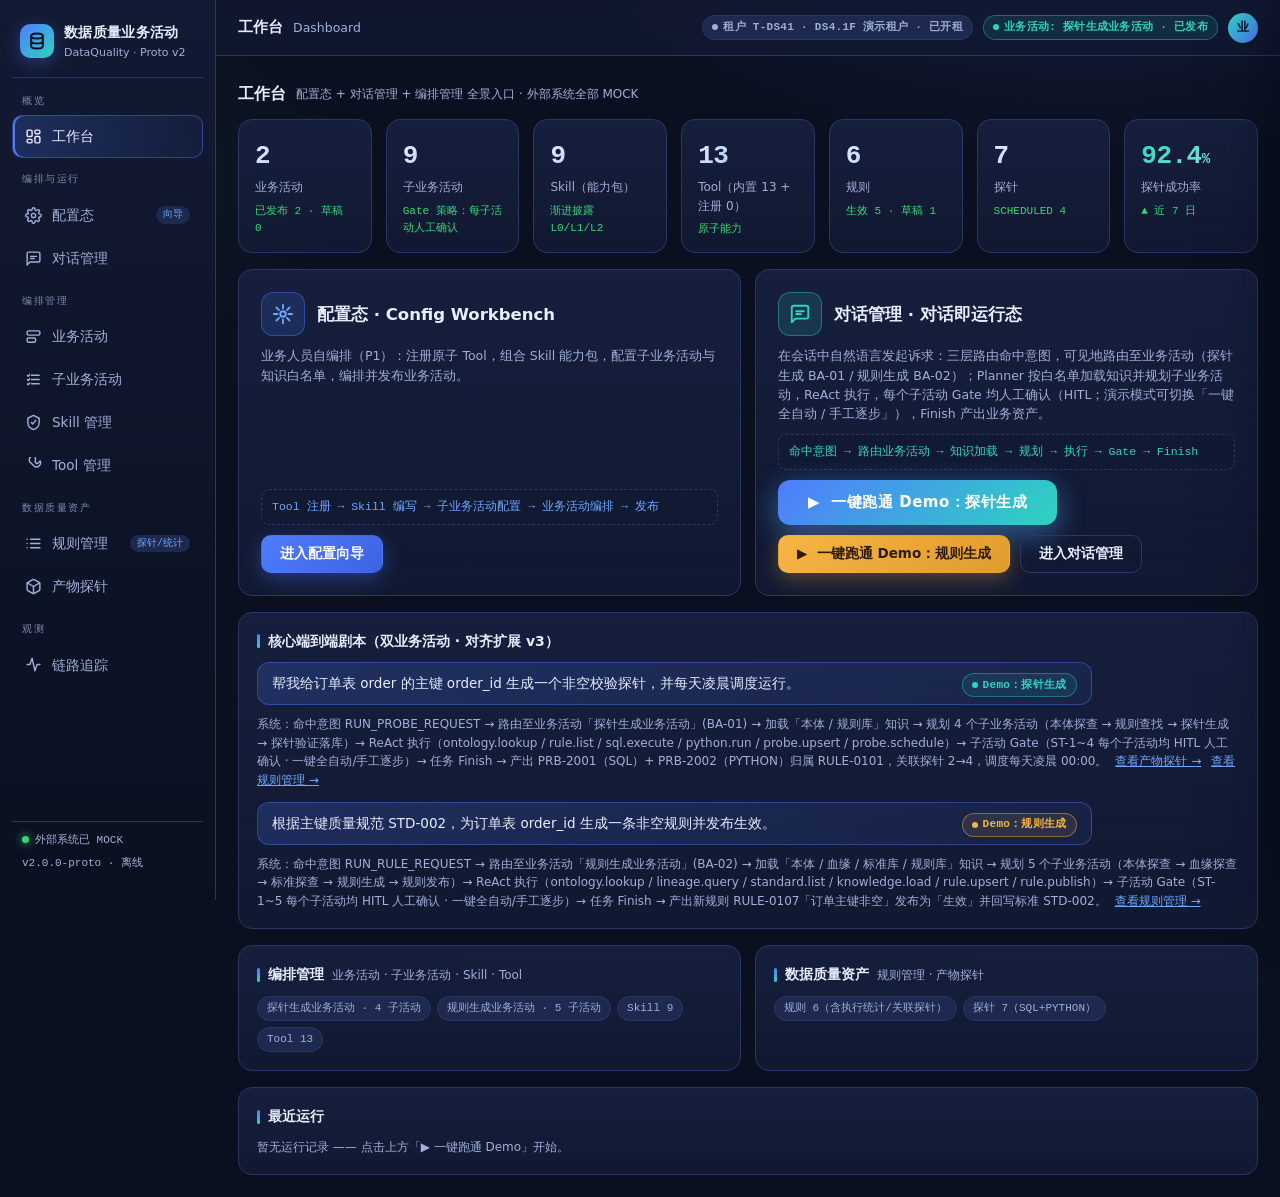
==== index.html @ cf5d3b9d "commit page" ====
<!DOCTYPE html>
<html lang="zh-CN">
<head>
<meta charset="UTF-8">
<meta name="viewport" content="width=device-width, initial-scale=1">
<title>数据质量业务活动 · 交互原型</title>
<meta name="description" content="数据质量业务活动单页交互原型：配置态 + 对话管理（对话即运行态 · 意图路由）+ 编排管理 + 规则/产物探针资产 + 链路追踪，外部系统全部 MOCK，离线可运行。">
<link rel="stylesheet" href="assets/css/style.css">
</head>
<body>
<div id="app">

  <!-- ================= 侧边导航（扩展 v2 §1 分组结构） ================= -->
  <aside class="sidebar">
    <div class="brand">
      <div class="logo">
        <svg viewBox="0 0 24 24" width="20" height="20" fill="none" stroke="#081022" stroke-width="2.4" stroke-linecap="round" stroke-linejoin="round">
          <ellipse cx="12" cy="6" rx="7" ry="3"></ellipse>
          <path d="M5 6v6c0 1.7 3.1 3 7 3s7-1.3 7-3V6"></path>
          <path d="M5 12v6c0 1.7 3.1 3 7 3s7-1.3 7-3v-6"></path>
        </svg>
      </div>
      <div>
        <h1>数据质量业务活动</h1>
        <small>DataQuality · Proto v2</small>
      </div>
    </div>

    <nav id="nav">
      <div class="nav-group">
        <div class="nav-group-title">概览</div>
        <a class="nav-item" href="#/dashboard" data-route="dashboard">
          <svg viewBox="0 0 24 24" fill="none" stroke="currentColor" stroke-width="2" stroke-linecap="round" stroke-linejoin="round"><rect x="3" y="3" width="7" height="9" rx="1.5"/><rect x="14" y="3" width="7" height="5" rx="1.5"/><rect x="14" y="12" width="7" height="9" rx="1.5"/><rect x="3" y="16" width="7" height="5" rx="1.5"/></svg>
          <span class="label">工作台</span>
        </a>
      </div>

      <div class="nav-group">
        <div class="nav-group-title">编排与运行</div>
        <a class="nav-item" href="#/config" data-route="config">
          <svg viewBox="0 0 24 24" fill="none" stroke="currentColor" stroke-width="2" stroke-linecap="round" stroke-linejoin="round"><circle cx="12" cy="12" r="3"/><path d="M19.4 15a1.7 1.7 0 0 0 .33 1.87l.06.06a2 2 0 1 1-2.83 2.83l-.06-.06a1.7 1.7 0 0 0-1.87-.33 1.7 1.7 0 0 0-1 1.55V21a2 2 0 1 1-4 0v-.09a1.7 1.7 0 0 0-1-1.55 1.7 1.7 0 0 0-1.87.33l-.06.06a2 2 0 1 1-2.83-2.83l.06-.06a1.7 1.7 0 0 0 .33-1.87 1.7 1.7 0 0 0-1.55-1H3a2 2 0 1 1 0-4h.09a1.7 1.7 0 0 0 1.55-1 1.7 1.7 0 0 0-.33-1.87l-.06-.06a2 2 0 1 1 2.83-2.83l.06.06a1.7 1.7 0 0 0 1.87.33h.09a1.7 1.7 0 0 0 1-1.55V3a2 2 0 1 1 4 0v.09a1.7 1.7 0 0 0 1 1.55 1.7 1.7 0 0 0 1.87-.33l.06-.06a2 2 0 1 1 2.83 2.83l-.06.06a1.7 1.7 0 0 0-.33 1.87v.09a1.7 1.7 0 0 0 1.55 1H21a2 2 0 1 1 0 4h-.09a1.7 1.7 0 0 0-1.51 1z"/></svg>
          <span class="label">配置态</span><span class="tag">向导</span>
        </a>
        <a class="nav-item" href="#/chat" data-route="chat">
          <svg viewBox="0 0 24 24" fill="none" stroke="currentColor" stroke-width="2" stroke-linecap="round" stroke-linejoin="round"><path d="M21 15a2 2 0 0 1-2 2H7l-4 4V5a2 2 0 0 1 2-2h14a2 2 0 0 1 2 2z"/><path d="M8 9h8M8 12h5"/></svg>
          <span class="label">对话管理</span><span class="tag" id="nav-run-badge" style="display:none"></span>
        </a>
      </div>

      <div class="nav-group">
        <div class="nav-group-title">编排管理</div>
        <a class="nav-item" href="#/activities" data-route="activities">
          <svg viewBox="0 0 24 24" fill="none" stroke="currentColor" stroke-width="2" stroke-linecap="round" stroke-linejoin="round"><path d="M3 9h18M3 15h18M9 3v18M15 3v18" opacity="0"/><rect x="3" y="4" width="18" height="6" rx="2"/><rect x="3" y="14" width="12" height="6" rx="2"/></svg>
          <span class="label">业务活动</span>
        </a>
        <a class="nav-item" href="#/subtasks" data-route="subtasks">
          <svg viewBox="0 0 24 24" fill="none" stroke="currentColor" stroke-width="2" stroke-linecap="round" stroke-linejoin="round"><path d="M9 6h11M9 12h11M9 18h11"/><path d="M3.5 6.5 4.5 7.5 6.5 5"/><path d="M3.5 12.5 4.5 13.5 6.5 11"/><path d="M3.5 18.5 4.5 19.5 6.5 17"/></svg>
          <span class="label">子业务活动</span>
        </a>
        <a class="nav-item" href="#/skills" data-route="skills">
          <svg viewBox="0 0 24 24" fill="none" stroke="currentColor" stroke-width="2" stroke-linecap="round" stroke-linejoin="round"><path d="M12 2 4 6v6c0 5 3.4 8.4 8 10 4.6-1.6 8-5 8-10V6z"/><path d="m9 12 2 2 4-5"/></svg>
          <span class="label">Skill 管理</span>
        </a>
        <a class="nav-item" href="#/tools" data-route="tools">
          <svg viewBox="0 0 24 24" fill="none" stroke="currentColor" stroke-width="2" stroke-linecap="round" stroke-linejoin="round"><path d="M14.7 6.3a1 1 0 0 0 0 1.4l1.6 1.6a1 1 0 0 0 1.4 0l3.77-3.77a6 6 0 0 1-7.94 7.94l-6.91-6.91a6 6 0 0 1 7.94-7.94z"/></svg>
          <span class="label">Tool 管理</span>
        </a>
      </div>

      <div class="nav-group">
        <div class="nav-group-title">数据质量资产</div>
        <a class="nav-item" href="#/rules" data-route="rules">
          <svg viewBox="0 0 24 24" fill="none" stroke="currentColor" stroke-width="2" stroke-linecap="round" stroke-linejoin="round"><path d="M8 6h13M8 12h13M8 18h13"/><path d="M3 6h.01M3 12h.01M3 18h.01"/></svg>
          <span class="label">规则管理</span><span class="tag">探针/统计</span>
        </a>
        <a class="nav-item" href="#/probes" data-route="probes">
          <svg viewBox="0 0 24 24" fill="none" stroke="currentColor" stroke-width="2" stroke-linecap="round" stroke-linejoin="round"><path d="M21 8a2 2 0 0 0-1-1.73l-7-4a2 2 0 0 0-2 0l-7 4A2 2 0 0 0 3 8v8a2 2 0 0 0 1 1.73l7 4a2 2 0 0 0 2 0l7-4A2 2 0 0 0 21 16z"/><path d="M3.3 7 12 12l8.7-5"/><path d="M12 22V12"/></svg>
          <span class="label">产物探针</span>
        </a>
      </div>

      <div class="nav-group">
        <div class="nav-group-title">观测</div>
        <a class="nav-item" href="#/trace" data-route="trace">
          <svg viewBox="0 0 24 24" fill="none" stroke="currentColor" stroke-width="2" stroke-linecap="round" stroke-linejoin="round"><path d="M3 12h4l3-9 4 18 3-9h4"/></svg>
          <span class="label">链路追踪</span>
        </a>
      </div>
    </nav>

    <div class="side-foot">
      <div><span class="dot"></span><span>外部系统已 MOCK</span></div>
      <div style="margin-top:6px"><span>v2.0.0-proto · 离线</span></div>
    </div>
  </aside>

  <!-- ================= 主区域 ================= -->
  <main>
    <header class="topbar">
      <div class="crumb" id="crumb">工作台<em>Dashboard</em></div>
      <div class="right">
        <span class="badge b-dim" id="tenant-badge">租户 T-DS41 · DS4.1F 演示租户</span>
        <span class="badge b-teal" id="agent-badge">业务活动: 探针生成业务活动 · 已发布</span>
        <div class="avatar" title="业务人员">业</div>
      </div>
    </header>
    <div id="view"><!-- 视图挂载点（Hash 路由） --></div>
  </main>
</div>

<!-- ================= 详情抽屉 ================= -->
<div class="drawer-mask" id="drawer-mask"></div>
<aside class="drawer" id="drawer" aria-label="资产详情">
  <div class="dw-head">
    <h3 id="dw-title">详情</h3>
    <span class="mock-tag">MOCK</span>
    <button class="dw-x" id="dw-close" title="关闭">&#x2715;</button>
  </div>
  <div class="dw-body" id="dw-body"></div>
</aside>

<!-- 经典脚本（无 ES Module / 无打包器 / 按依赖顺序加载） -->
<script src="assets/js/mock.js"></script>
<script src="assets/js/state.js"></script>
<script src="assets/js/router.js"></script>
<script src="assets/js/views.js"></script>
<script src="assets/js/config.js"></script>
<script src="assets/js/runtime.js"></script>
<script src="assets/js/manage.js"></script>
<script src="assets/js/app.js"></script>
</body>
</html>
---- assets/css/style.css ----
/* ==========================================================================
   style.css — 数据质量 Agent 交互原型 · 设计系统（spec §10 逐字落地）
   深色科技 SaaS · 玻璃拟态 · 纯 CSS/SVG · 零外部资源
   ========================================================================== */

:root{
  --bg:#0b1020;            /* 深色科技底 */
  --bg-soft:#121a33;
  --panel:#161f3d;
  --panel-2:#1d294e;
  --line:#2a3766;
  --text:#e8edff;
  --text-dim:#9fb0d9;
  --primary:#4f7cff;       /* 主蓝 */
  --primary-2:#6ea8ff;
  --teal:#2dd4bf;          /* 强调青 */
  --amber:#f5b544;         /* Gate/警告 */
  --danger:#ff5c7a;
  --ok:#37d67a;
  --radius:14px;
  --mono:'JetBrains Mono','Cascadia Code',Consolas,monospace;
  --sans:'Inter','PingFang SC','Microsoft YaHei',system-ui,sans-serif;
}

*{box-sizing:border-box;margin:0;padding:0}
html{scrollbar-color:var(--line) var(--bg)}
body{
  font-family:var(--sans);
  background:var(--bg);
  color:var(--text);
  min-height:100vh;
  font-size:14px;
  line-height:1.55;
  background-image:
    radial-gradient(900px 420px at 85% -10%, rgba(79,124,255,.14), transparent 60%),
    radial-gradient(700px 380px at -5% 20%, rgba(45,212,191,.08), transparent 60%);
  background-attachment:fixed;
}
::-webkit-scrollbar{width:9px;height:9px}
::-webkit-scrollbar-thumb{background:var(--line);border-radius:8px}
::-webkit-scrollbar-track{background:transparent}

/* ---------- 应用骨架 ---------- */
#app{display:flex;min-height:100vh}
.sidebar{
  width:216px;flex:0 0 216px;position:sticky;top:0;height:100vh;
  background:linear-gradient(180deg,var(--bg-soft),var(--bg));
  border-right:1px solid var(--line);
  display:flex;flex-direction:column;padding:18px 12px;gap:4px;z-index:20;
}
.brand{display:flex;align-items:center;gap:10px;padding:4px 8px 16px;border-bottom:1px solid var(--line);margin-bottom:10px}
.brand .logo{width:34px;height:34px;flex:0 0 34px;border-radius:10px;background:linear-gradient(135deg,var(--primary),var(--teal));display:grid;place-items:center;box-shadow:0 4px 18px rgba(79,124,255,.35)}
.brand h1{font-size:14px;font-weight:700;letter-spacing:.3px}
.brand small{display:block;color:var(--text-dim);font-size:11px;font-weight:400}
.nav-item{
  display:flex;align-items:center;gap:10px;padding:10px 12px;border-radius:10px;
  color:var(--text-dim);cursor:pointer;text-decoration:none;font-size:13.5px;
  border:1px solid transparent;transition:background .18s ease,color .18s ease,transform .18s ease,border-color .18s ease;
}
.nav-item svg{width:17px;height:17px;flex:0 0 17px}
.nav-item:hover{color:var(--text);background:rgba(79,124,255,.10);transform:translateX(2px)}
.nav-item.active{color:var(--text);background:linear-gradient(90deg,rgba(79,124,255,.22),rgba(79,124,255,.06));border-color:rgba(79,124,255,.4);box-shadow:inset 2px 0 0 var(--primary)}
.nav-item .tag{margin-left:auto;font-size:10px;padding:1px 7px;border-radius:99px;background:var(--panel-2);color:var(--primary-2);font-family:var(--mono)}
.side-foot{margin-top:auto;padding:10px;border-top:1px solid var(--line);color:var(--text-dim);font-size:11px;font-family:var(--mono)}
.side-foot .dot{display:inline-block;width:7px;height:7px;border-radius:50%;background:var(--ok);margin-right:6px;box-shadow:0 0 8px var(--ok);animation:breathe 2.4s ease-in-out infinite}

main{flex:1;min-width:0;display:flex;flex-direction:column}
.topbar{
  position:sticky;top:0;z-index:15;height:56px;display:flex;align-items:center;gap:12px;
  padding:0 22px;border-bottom:1px solid var(--line);
  background:rgba(18,26,51,.75);backdrop-filter:blur(10px);-webkit-backdrop-filter:blur(10px);
}
.topbar .crumb{font-weight:700;font-size:15px}
.topbar .crumb em{font-style:normal;color:var(--text-dim);font-weight:400;margin-left:10px;font-size:12.5px}
.topbar .right{margin-left:auto;display:flex;align-items:center;gap:10px}
.avatar{width:30px;height:30px;border-radius:50%;background:linear-gradient(135deg,var(--teal),var(--primary));display:grid;place-items:center;font-size:12px;font-weight:700;color:#081022}
#view{padding:22px;max-width:1560px;width:100%;margin:0 auto;animation:viewIn .3s ease both}
@keyframes viewIn{from{opacity:0;transform:translateY(8px)}to{opacity:1;transform:none}}

/* ---------- 通用卡片/徽章/按钮 ---------- */
.card{
  background:linear-gradient(180deg,var(--panel),rgba(22,31,61,.6));
  border:1px solid var(--line);border-radius:var(--radius);
  padding:18px;position:relative;overflow:hidden;
}
.card.hoverable{transition:transform .2s ease,border-color .2s ease,box-shadow .2s ease;cursor:pointer}
.card.hoverable:hover{transform:translateY(-3px);border-color:rgba(79,124,255,.55);box-shadow:0 10px 30px rgba(11,16,32,.55)}
.card h3{font-size:14px;margin-bottom:10px;display:flex;align-items:center;gap:8px}
.card h3 .bar{width:3px;height:14px;border-radius:2px;background:linear-gradient(180deg,var(--primary),var(--teal))}
.muted{color:var(--text-dim)}
.mono{font-family:var(--mono)}
.small{font-size:12px}
.grid{display:grid;gap:14px}

.badge{display:inline-flex;align-items:center;gap:5px;font-size:11px;font-weight:600;padding:2.5px 9px;border-radius:99px;border:1px solid;letter-spacing:.3px;white-space:nowrap;font-family:var(--mono)}
.badge::before{content:"";width:6px;height:6px;border-radius:50%;background:currentColor}
.b-ok{color:var(--ok);border-color:rgba(55,214,122,.4);background:rgba(55,214,122,.10)}
.b-teal{color:var(--teal);border-color:rgba(45,212,191,.4);background:rgba(45,212,191,.10)}
.b-amber{color:var(--amber);border-color:rgba(245,181,68,.45);background:rgba(245,181,68,.10)}
.b-danger{color:var(--danger);border-color:rgba(255,92,122,.45);background:rgba(255,92,122,.10)}
.b-blue{color:var(--primary-2);border-color:rgba(79,124,255,.45);background:rgba(79,124,255,.12)}
.b-dim{color:var(--text-dim);border-color:var(--line);background:var(--panel-2)}
.mock-tag{display:inline-block;font-family:var(--mono);font-size:10px;font-weight:700;color:#081022;background:repeating-linear-gradient(45deg,var(--teal),var(--teal) 6px,#3ee0cd 6px,#3ee0cd 12px);padding:1px 8px;border-radius:6px;letter-spacing:1px;vertical-align:1px}

.btn{
  display:inline-flex;align-items:center;justify-content:center;gap:8px;
  padding:9px 18px;border-radius:10px;border:1px solid var(--line);
  background:var(--panel-2);color:var(--text);font-size:13.5px;font-weight:600;
  cursor:pointer;font-family:var(--sans);
  transition:transform .15s ease,box-shadow .15s ease,border-color .15s ease,background .15s ease,opacity .15s ease;
}
.btn:hover{transform:translateY(-1px);border-color:var(--primary)}
.btn:active{transform:translateY(0) scale(.98)}
.btn:disabled{opacity:.45;cursor:not-allowed;transform:none}
.btn svg{width:15px;height:15px}
.btn-primary{background:linear-gradient(135deg,var(--primary),#3d63e0);border-color:transparent;color:#fff;box-shadow:0 6px 20px rgba(79,124,255,.35)}
.btn-primary:hover{box-shadow:0 8px 26px rgba(79,124,255,.5)}
.btn-teal{background:linear-gradient(135deg,var(--teal),#17b3a0);border-color:transparent;color:#06251f;box-shadow:0 6px 20px rgba(45,212,191,.28)}
.btn-amber{background:linear-gradient(135deg,var(--amber),#e09b2d);border-color:transparent;color:#2b1c02;box-shadow:0 6px 20px rgba(245,181,68,.30)}
.btn-danger{background:rgba(255,92,122,.14);border-color:rgba(255,92,122,.5);color:var(--danger)}
.btn-ghost{background:transparent}
.btn-lg{padding:12px 26px;font-size:15px;border-radius:12px}
.btn-play{
  background:linear-gradient(135deg,var(--primary) 0%,var(--teal) 100%);border:none;color:#fff;
  padding:13px 30px;font-size:15px;border-radius:12px;letter-spacing:.5px;
  box-shadow:0 8px 30px rgba(79,124,255,.4),0 8px 30px rgba(45,212,191,.22);
  animation:glowPulse 2.6s ease-in-out infinite;
}
@keyframes glowPulse{0%,100%{filter:brightness(1)}50%{filter:brightness(1.18)}}

/* ---------- 表单 ---------- */
.field{margin-bottom:14px}
.field label{display:block;font-size:12px;color:var(--text-dim);margin-bottom:6px;font-weight:600;letter-spacing:.4px}
.input,textarea.input,select.input{
  width:100%;background:var(--bg-soft);border:1px solid var(--line);border-radius:10px;
  color:var(--text);padding:9px 12px;font-size:13.5px;font-family:var(--sans);
  transition:border-color .18s ease,box-shadow .18s ease;
}
textarea.input{font-family:var(--mono);font-size:12.5px;resize:vertical;min-height:88px;line-height:1.6}
.input:focus{outline:none;border-color:var(--primary);box-shadow:0 0 0 3px rgba(79,124,255,.18)}
.checks{display:flex;flex-wrap:wrap;gap:8px}
.chk{
  display:inline-flex;align-items:center;gap:7px;padding:7px 12px;border-radius:9px;
  border:1px solid var(--line);background:var(--panel-2);cursor:pointer;font-size:12.5px;
  transition:border-color .15s ease,background .15s ease,transform .15s ease;user-select:none;
}
.chk:hover{border-color:var(--primary-2)}
.chk input{accent-color:var(--teal);cursor:pointer}
.chk.on{border-color:var(--teal);background:rgba(45,212,191,.12);box-shadow:inset 0 0 0 1px rgba(45,212,191,.35)}
.chip-radio{cursor:pointer;padding:7px 14px;border-radius:99px;border:1px solid var(--line);background:var(--panel-2);font-size:12.5px;font-family:var(--mono);color:var(--text-dim);transition:all .15s ease}
.chip-radio.on{border-color:var(--amber);color:var(--amber);background:rgba(245,181,68,.12);box-shadow:0 0 12px rgba(245,181,68,.22)}

/* ---------- KPI ---------- */
.kpi-grid{grid-template-columns:repeat(7,1fr)}
.kpi{padding:16px 16px 14px}
.kpi .num{font-size:26px;font-weight:800;font-family:var(--mono);letter-spacing:-.5px;background:linear-gradient(135deg,var(--text),var(--primary-2));-webkit-background-clip:text;background-clip:text;-webkit-text-fill-color:transparent}
.kpi .num.teal{background:linear-gradient(135deg,var(--teal),#8ff0e2);-webkit-background-clip:text;background-clip:text;-webkit-text-fill-color:transparent}
.kpi .lbl{font-size:12px;color:var(--text-dim);margin-top:2px}
.kpi .trend{font-size:11px;font-family:var(--mono);color:var(--ok);margin-top:6px}

/* ---------- 旅程入口卡 ---------- */
.journey-grid{grid-template-columns:1fr 1fr}
.journey{padding:22px;display:flex;flex-direction:column;gap:10px;min-height:190px}
.journey .head{display:flex;align-items:center;gap:12px}
.journey .ico{width:44px;height:44px;border-radius:12px;display:grid;place-items:center;flex:0 0 44px}
.journey .ico svg{width:22px;height:22px}
.journey.cfg .ico{background:rgba(79,124,255,.16);color:var(--primary-2);border:1px solid rgba(79,124,255,.4)}
.journey.run .ico{background:rgba(45,212,191,.14);color:var(--teal);border:1px solid rgba(45,212,191,.4)}
.journey h2{font-size:16.5px}
.journey p{color:var(--text-dim);font-size:12.5px;flex:1}
.journey .chain{font-family:var(--mono);font-size:11.5px;color:var(--primary-2);background:var(--bg-soft);border:1px dashed var(--line);border-radius:8px;padding:8px 10px;overflow-x:auto;white-space:nowrap}
.journey.run .chain{color:var(--teal)}

/* ---------- 向导 Stepper + 资产编排链 ---------- */
.stepper{display:flex;align-items:center;gap:0;margin:16px 0 20px}
.step{display:flex;align-items:center;gap:10px;flex:0 0 auto}
.step .no{
  width:34px;height:34px;border-radius:50%;display:grid;place-items:center;
  border:2px solid var(--line);background:var(--panel);font-family:var(--mono);font-weight:700;font-size:13px;color:var(--text-dim);
  transition:all .3s ease;position:relative;
}
.step .tt{font-size:13px;color:var(--text-dim);font-weight:600;transition:color .3s ease}
.step .tt small{display:block;font-size:10.5px;font-weight:400;font-family:var(--mono);opacity:.7}
.step.active .no{border-color:var(--primary);color:var(--text);box-shadow:0 0 0 4px rgba(79,124,255,.18)}
.step.active .tt{color:var(--text)}
.step.done .no{border-color:var(--ok);background:rgba(55,214,122,.15);color:var(--ok)}
.step.done .tt{color:var(--ok)}
.step-line{flex:1;height:2px;background:var(--line);margin:0 12px;border-radius:2px;position:relative;overflow:hidden;min-width:30px}
.step-line i{position:absolute;inset:0;background:linear-gradient(90deg,var(--ok),var(--teal));transform:scaleX(0);transform-origin:left;transition:transform .5s ease}
.step-line.fill i{transform:scaleX(1)}

.chain-bar{display:flex;align-items:center;gap:10px;padding:13px 16px;border-radius:var(--radius);background:var(--bg-soft);border:1px solid var(--line);font-size:12.5px;margin-bottom:16px}
.chain-node{display:flex;align-items:center;gap:8px;padding:6px 12px;border-radius:99px;border:1px solid var(--line);background:var(--panel);color:var(--text-dim);font-weight:600;transition:all .35s ease}
.chain-node .bul{width:8px;height:8px;border-radius:50%;background:var(--line);transition:all .35s ease}
.chain-node.lit{color:var(--teal);border-color:rgba(45,212,191,.55);background:rgba(45,212,191,.10);box-shadow:0 0 16px rgba(45,212,191,.25)}
.chain-node.lit .bul{background:var(--teal);box-shadow:0 0 8px var(--teal)}
.chain-arrow{color:var(--line);font-family:var(--mono)}
.chain-arrow.lit{color:var(--teal)}

/* ---------- 表格 ---------- */
.tbl-wrap{overflow-x:auto;border:1px solid var(--line);border-radius:var(--radius);background:var(--panel)}
table.tbl{width:100%;border-collapse:collapse;font-size:13px}
.tbl th{
  text-align:left;padding:11px 14px;color:var(--text-dim);font-size:11.5px;font-weight:600;letter-spacing:.5px;
  border-bottom:1px solid var(--line);background:var(--panel-2);white-space:nowrap;
}
.tbl td{padding:11px 14px;border-bottom:1px solid rgba(42,55,102,.55);vertical-align:middle}
.tbl tr:last-child td{border-bottom:none}
.tbl tbody tr{transition:background .15s ease;cursor:pointer}
.tbl tbody tr:hover{background:rgba(79,124,255,.08)}
.tbl .id{font-family:var(--mono);font-size:12px;color:var(--primary-2)}
tr.fresh{animation:rowFresh 2.4s ease both}
@keyframes rowFresh{0%{background:rgba(45,212,191,.30)}70%{background:rgba(45,212,191,.10)}100%{background:transparent}}

/* ---------- Tabs ---------- */
.tabs{display:flex;gap:8px;margin-bottom:14px;flex-wrap:wrap}
.tab{padding:8px 16px;border-radius:10px;border:1px solid var(--line);background:var(--panel);color:var(--text-dim);cursor:pointer;font-size:13px;font-weight:600;transition:all .18s ease}
.tab:hover{color:var(--text)}
.tab.on{color:var(--text);border-color:var(--primary);background:linear-gradient(180deg,rgba(79,124,255,.22),rgba(79,124,255,.08));box-shadow:0 0 14px rgba(79,124,255,.18)}
.tab .cnt{font-family:var(--mono);font-size:11px;color:var(--primary-2);margin-left:6px}

/* ---------- 运行态布局 ---------- */
.rt-grid{display:grid;grid-template-columns:minmax(0,1fr) 360px;gap:16px;align-items:start}
.rt-console{display:flex;flex-direction:column;gap:14px;min-width:0}
.rt-side{display:flex;flex-direction:column;gap:14px;position:sticky;top:70px;max-height:calc(100vh - 90px);overflow:auto;padding-right:2px}

/* ---------- 对话管理三列布局（扩展 v3 §2：会话列表 | 对话线程 | 管线+Trace） ---------- */
.ck-grid{display:grid;grid-template-columns:240px minmax(0,1fr) 360px;gap:16px;align-items:start}
.ck-conv{display:flex;flex-direction:column;gap:8px;position:sticky;top:70px;max-height:calc(100vh - 90px);overflow:auto;padding-right:2px}
.ck-thread{display:flex;flex-direction:column;gap:14px;min-width:0;position:sticky;top:70px;height:calc(100vh - 84px)}
.ck-rail{display:flex;flex-direction:column;gap:14px;position:sticky;top:70px;max-height:calc(100vh - 90px);overflow:auto;padding-right:2px}
/* 子业务活动进展（右栏侧显 · 随进度更新） */
.sp-list{display:flex;flex-direction:column;gap:6px;margin-top:10px}
.sp-empty{font-size:12px;color:var(--text-dim);padding:8px 2px;line-height:1.6}
.sp-item{display:flex;align-items:center;gap:8px;padding:7px 10px;border:1px solid var(--line);border-radius:10px;background:var(--bg-soft);transition:border-color .25s ease,background .25s ease}
.sp-item .sp-dot{width:8px;height:8px;border-radius:50%;background:var(--text-dim);flex:0 0 auto}
.sp-item .sp-id{font-size:11px;color:var(--text-dim);flex:0 0 auto}
.sp-item .sp-name{font-size:12.5px;color:var(--text);flex:1;min-width:0;overflow:hidden;text-overflow:ellipsis;white-space:nowrap}
.sp-item .sp-st{font-family:var(--mono);font-size:10.5px;color:var(--text-dim);flex:0 0 auto}
.sp-item.run{border-color:rgba(45,212,191,.5);background:rgba(45,212,191,.08)}
.sp-item.run .sp-dot{background:var(--teal);animation:breathe 1.1s ease-in-out infinite}
.sp-item.run .sp-st{color:var(--teal)}
.sp-item.run .sp-name{color:var(--teal)}
.sp-item.gate{border-color:rgba(245,181,68,.55);background:rgba(245,181,68,.09)}
.sp-item.gate .sp-dot{background:var(--amber);animation:breathe 1.1s ease-in-out infinite}
.sp-item.gate .sp-st{color:var(--amber)}
.sp-item.gate .sp-name{color:var(--amber)}
.sp-item.done{border-color:rgba(55,214,122,.45)}
.sp-item.done .sp-dot{background:var(--ok)}
.sp-item.done .sp-st{color:var(--ok)}
.sp-item.fail{border-color:rgba(255,92,122,.5);background:rgba(255,92,122,.07)}
.sp-item.fail .sp-dot{background:var(--danger)}
.sp-item.fail .sp-st{color:var(--danger)}
.ck-toolbar{display:flex;gap:8px;align-items:center;flex-wrap:wrap}
.ck-toolbar-card{padding:12px 16px}
.ck-chat-card{display:flex;flex-direction:column;gap:0;flex:1;min-height:0}
#chat-stream{flex:1;min-height:0;overflow-y:auto;overflow-x:hidden;padding-right:6px}
.conv-list{display:flex;flex-direction:column;gap:8px}
.conv-card{
  border:1px solid var(--line);border-radius:12px;background:var(--bg-soft);padding:10px 12px;cursor:pointer;
  transition:border-color .2s ease,background .2s ease,box-shadow .2s ease;animation:fadeUp .3s ease both;
}
.conv-card:hover{border-color:rgba(79,124,255,.55);background:rgba(79,124,255,.06)}
.conv-card.sel{border-color:rgba(45,212,191,.6);background:rgba(45,212,191,.07);box-shadow:0 0 14px rgba(45,212,191,.15),inset 2px 0 0 var(--teal)}
.conv-card .cv-t{font-size:12.5px;font-weight:700;line-height:1.4}
.conv-card .cv-m{display:flex;gap:6px;align-items:center;flex-wrap:wrap;margin-top:6px}
.conv-intent{font-family:var(--mono);font-size:10px;font-weight:700;padding:2px 8px;border-radius:99px;color:var(--primary-2);background:rgba(79,124,255,.12);border:1px solid rgba(79,124,255,.4)}

.chat-box{display:flex;gap:10px;align-items:flex-end;flex:0 0 auto;padding-top:10px}
.chat-box textarea{flex:1;min-height:58px;max-height:120px}
.bubble{
  max-width:85%;padding:10px 14px;border-radius:12px;font-size:13.5px;
  background:linear-gradient(135deg,rgba(79,124,255,.2),rgba(79,124,255,.08));border:1px solid rgba(79,124,255,.4);
  animation:fadeUp .35s ease both;
}
.bubble.sys{background:var(--panel-2);border-color:var(--line);color:var(--text-dim);font-family:var(--mono);font-size:12.5px}

.stage{
  border:1px solid var(--line);border-radius:var(--radius);background:linear-gradient(180deg,var(--panel),rgba(22,31,61,.55));
  padding:16px;position:relative;animation:fadeUp .4s ease both;
}
.stage>.stage-head{display:flex;align-items:center;gap:10px;margin-bottom:12px}
.stage .s-no{
  width:26px;height:26px;border-radius:8px;display:grid;place-items:center;font-family:var(--mono);font-weight:800;font-size:12.5px;
  background:var(--panel-2);border:1px solid var(--line);color:var(--text-dim);transition:all .3s ease;
}
.stage .s-name{font-weight:700;font-size:14.5px}
.stage .s-state{margin-left:auto}
.stage.lit{border-color:rgba(45,212,191,.5);box-shadow:0 0 24px rgba(45,212,191,.12),inset 0 0 30px rgba(45,212,191,.04)}
.stage.lit .s-no{background:rgba(45,212,191,.18);border-color:var(--teal);color:var(--teal)}
.stage.gate-lit{border-color:rgba(245,181,68,.55);box-shadow:0 0 24px rgba(245,181,68,.14)}
.stage.gate-lit .s-no{background:rgba(245,181,68,.18);border-color:var(--amber);color:var(--amber)}
.stage.fail{border-color:rgba(255,92,122,.55)}
@keyframes fadeUp{from{opacity:0;transform:translateY(14px)}to{opacity:1;transform:none}}
@keyframes breathe{0%,100%{opacity:.5}50%{opacity:1}}

/* 路由三层子级 */
.substages{display:flex;align-items:stretch;gap:8px;flex-wrap:wrap}
.substage{
  flex:1;min-width:180px;border:1px solid var(--line);border-radius:10px;padding:10px 12px;background:var(--bg-soft);
  transition:border-color .3s ease,box-shadow .3s ease,background .3s ease;
}
.substage .t{font-size:11px;color:var(--text-dim);font-family:var(--mono);margin-bottom:4px}
.substage .v{font-size:12.5px;min-height:34px;color:var(--text-dim)}
.substage.active{border-color:var(--primary);box-shadow:0 0 0 3px rgba(79,124,255,.14)}
.substage.active .v{color:var(--text)}
.substage.done{border-color:rgba(45,212,191,.5);background:rgba(45,212,191,.06)}
.substage.done .v{color:var(--text)}
.sub-arrow{align-self:center;color:var(--line);font-family:var(--mono)}
.intent-chips{display:flex;flex-wrap:wrap;gap:6px;margin-top:8px}
.intent-chip{font-family:var(--mono);font-size:10.5px;padding:3px 8px;border-radius:6px;border:1px solid var(--line);color:var(--text-dim);background:var(--panel);transition:all .35s ease}
.intent-chip.hit{color:#06251f;background:var(--teal);border-color:var(--teal);box-shadow:0 0 16px rgba(45,212,191,.5);transform:scale(1.06);font-weight:700}

/* 知识卡片 */
.kn-grid{display:grid;grid-template-columns:repeat(auto-fill,minmax(220px,1fr));gap:10px}
.kn-card{border:1px solid var(--line);border-radius:12px;background:var(--bg-soft);padding:12px;animation:fadeUp .4s ease both;transition:border-color .3s ease,box-shadow .3s ease}
.kn-card.done{border-color:rgba(45,212,191,.45);box-shadow:0 0 14px rgba(45,212,191,.10)}
.kn-card .k-t{font-weight:700;font-size:13px;display:flex;gap:8px;align-items:center;margin-bottom:6px;flex-wrap:wrap}
.kn-card .k-meta{font-size:11px;font-family:var(--mono);color:var(--text-dim);display:flex;flex-direction:column;gap:3px;margin-top:8px;border-top:1px dashed var(--line);padding-top:8px}
.kn-card .k-meta b{color:var(--teal);font-weight:600}
.kn-card .snippet{font-size:12px;color:var(--text-dim);line-height:1.5}

/* DAG */
.dag{display:flex;flex-direction:column;gap:10px}
.dag-row{display:flex;align-items:center;gap:8px;flex-wrap:wrap}
.dag-node{
  display:flex;align-items:center;gap:8px;padding:9px 14px;border-radius:10px;
  border:1px solid var(--line);background:var(--bg-soft);font-size:12.5px;font-weight:600;
  transition:all .35s ease;position:relative;
}
.dag-node .idc{font-family:var(--mono);font-size:10.5px;color:var(--text-dim)}
.dag-node.wait{opacity:.55}
.dag-node.active{border-color:var(--teal);color:var(--text);box-shadow:0 0 0 3px rgba(45,212,191,.18),0 0 22px rgba(45,212,191,.25);animation:breathe 1.4s ease-in-out infinite}
.dag-node.done{border-color:rgba(55,214,122,.6);background:rgba(55,214,122,.08);color:var(--ok)}
.dag-node.gate{border-style:dashed;border-color:var(--amber)}
.dag-edge{color:var(--line);font-family:var(--mono);transition:color .35s ease}
.dag-edge.lit{color:var(--teal)}
.dag-note{font-size:11.5px;color:var(--text-dim);font-family:var(--mono)}

/* ReAct 流 */
.react{display:flex;flex-direction:column;gap:8px;margin-top:6px}
.r-line{display:flex;gap:10px;align-items:flex-start;animation:fadeUp .3s ease both}
.r-tag{
  flex:0 0 92px;text-align:center;font-family:var(--mono);font-size:10.5px;font-weight:700;letter-spacing:.5px;
  padding:3px 8px;border-radius:7px;border:1px solid;margin-top:2px;
}
.r-thought{color:var(--primary-2);border-color:rgba(110,168,255,.45);background:rgba(79,124,255,.12)}
.r-action{color:var(--teal);border-color:rgba(45,212,191,.45);background:rgba(45,212,191,.10)}
.r-obs{color:var(--amber);border-color:rgba(245,181,68,.45);background:rgba(245,181,68,.10)}
.r-body{font-size:12.5px;color:var(--text);flex:1;min-width:0}
.r-body code{font-family:var(--mono);font-size:11.5px;background:var(--bg-soft);border:1px solid var(--line);border-radius:7px;padding:5px 9px;display:inline-block;max-width:100%;white-space:pre-wrap;word-break:break-all;color:var(--primary-2)}
.typing::after{content:"▍";color:var(--teal);animation:caret .7s steps(1) infinite}
@keyframes caret{50%{opacity:0}}
.subtask-block{border:1px solid var(--line);border-radius:12px;padding:12px 14px;background:var(--bg-soft);animation:fadeUp .4s ease both}
.subtask-block+.subtask-block{margin-top:10px}
.subtask-block .st-head{display:flex;align-items:center;gap:8px;margin-bottom:8px;font-weight:700;font-size:13px}

/* Gate / HITL */
.gate-card{border-radius:12px;padding:14px;border:1px solid rgba(45,212,191,.4);background:rgba(45,212,191,.06);animation:fadeUp .35s ease both}
.gate-card .g-row{display:flex;gap:10px;align-items:flex-start;font-size:12.5px;margin-top:8px}
.gate-card .g-row .k{flex:0 0 64px;color:var(--text-dim);font-family:var(--mono);font-size:11px;padding-top:1px}
.hitl{
  border:1px solid var(--amber)!important;background:linear-gradient(180deg,rgba(245,181,68,.14),rgba(245,181,68,.05))!important;
  box-shadow:0 0 0 1px rgba(245,181,68,.25),0 0 30px rgba(245,181,68,.18);
  animation:hitlThrob 1.8s ease-in-out infinite;
}
@keyframes hitlThrob{0%,100%{box-shadow:0 0 0 1px rgba(245,181,68,.25),0 0 22px rgba(245,181,68,.12)}50%{box-shadow:0 0 0 2px rgba(245,181,68,.5),0 0 42px rgba(245,181,68,.30)}}
.hitl .wait-ico{display:inline-block;width:9px;height:9px;border-radius:50%;background:var(--amber);box-shadow:0 0 10px var(--amber);animation:breathe 1.2s ease-in-out infinite;margin-right:7px}
.hitl-actions{display:flex;gap:10px;margin-top:14px;flex-wrap:wrap}
.hitl-actions .btn:disabled{opacity:.55;cursor:not-allowed}
.decided{opacity:.85;filter:saturate(.6)}
.gate-card.auto-confirmed{border:1px solid rgba(55,214,122,.45);background:linear-gradient(180deg,rgba(55,214,122,.08),rgba(45,212,191,.05));box-shadow:none;animation:fadeUp .35s ease both}
.gate-card.auto-confirmed>div:first-child{color:var(--teal)}

/* 演示模式分段控件（扩展 v4 §3：一键全自动 / 手工逐步） */
.mode-seg-label{font-family:var(--mono);font-size:11px;color:var(--text-dim);align-self:center}
.mode-seg{display:inline-flex;gap:2px;padding:3px;border:1px solid var(--line);border-radius:99px;background:var(--bg-soft);align-self:center}
.mode-seg-btn{
  font-size:11.5px;font-weight:700;padding:5px 13px;border-radius:99px;border:1px solid transparent;
  background:transparent;color:var(--text-dim);cursor:pointer;font-family:inherit;
  transition:color .25s ease,background .25s ease,border-color .25s ease,box-shadow .25s ease;
}
.mode-seg-btn:hover:not(:disabled):not(.on){color:var(--text)}
.mode-seg-btn:disabled{opacity:.4;cursor:not-allowed}
.mode-seg-btn.on{background:rgba(45,212,191,.14);border-color:rgba(45,212,191,.55);color:var(--teal);box-shadow:0 0 12px rgba(45,212,191,.18)}
.mode-seg-btn.on[data-mode=manual]{background:rgba(245,181,68,.14);border-color:rgba(245,181,68,.55);color:var(--amber);box-shadow:0 0 12px rgba(245,181,68,.18)}

/* 右侧管线 + Trace */
.pipe-mini{display:flex;flex-direction:column;gap:0}
.pm-node{display:flex;align-items:center;gap:10px;padding:8px 4px;position:relative}
.pm-dot{
  width:12px;height:12px;border-radius:50%;border:2px solid var(--line);background:var(--bg);flex:0 0 12px;
  transition:all .35s ease;z-index:2;
}
.pm-node:not(:last-child)::before{content:"";position:absolute;left:9.5px;top:20px;bottom:-6px;width:2px;background:var(--line)}
.pm-node .nm{font-size:12px;color:var(--text-dim);transition:color .3s ease}
.pm-node.active .pm-dot{border-color:var(--teal);background:var(--teal);box-shadow:0 0 12px var(--teal);animation:breathe 1.2s ease-in-out infinite}
.pm-node.active .nm{color:var(--text);font-weight:700}
.pm-node.done .pm-dot{border-color:var(--ok);background:var(--ok)}
.pm-node.done .nm{color:var(--ok)}
.pm-node.done:not(:last-child)::before{background:linear-gradient(180deg,var(--ok),var(--line))}
.pm-node.gate-node.active .pm-dot{border-color:var(--amber);background:var(--amber);box-shadow:0 0 12px var(--amber)}

.trace-panel .tp-head{display:flex;align-items:center;gap:8px;margin-bottom:10px}
.trace-list{display:flex;flex-direction:column;gap:6px;max-height:420px;overflow:auto}
.trace-row{
  display:flex;align-items:center;gap:8px;padding:6px 9px;border-radius:9px;
  border:1px solid var(--line);background:var(--bg-soft);font-size:11.5px;animation:fadeUp .3s ease both;
}
.trace-row .ct{flex:0 0 auto;font-family:var(--mono);font-size:9.5px;font-weight:800;padding:2px 7px;border-radius:6px;letter-spacing:.5px}
.ct-LLM{color:var(--primary-2);border:1px solid rgba(110,168,255,.5);background:rgba(79,124,255,.14)}
.ct-TOOL{color:var(--teal);border:1px solid rgba(45,212,191,.5);background:rgba(45,212,191,.12)}
.trace-row .nd{flex:1;min-width:0;font-family:var(--mono);white-space:nowrap;overflow:hidden;text-overflow:ellipsis;color:var(--text)}
.trace-row .lat-wrap{flex:0 0 74px;height:8px;border-radius:5px;background:var(--panel-2);overflow:hidden;position:relative}
.trace-row .lat-bar{position:absolute;inset:0;border-radius:5px;background:linear-gradient(90deg,var(--primary),var(--teal));transform-origin:left;transform:scaleX(0);transition:transform .6s cubic-bezier(.2,.8,.2,1)}
.trace-row .lat{flex:0 0 58px;text-align:right;font-family:var(--mono);color:var(--text-dim)}
.trace-row .tk{flex:0 0 84px;text-align:right;font-family:var(--mono);color:var(--primary-2);font-size:10.5px}
.trace-row .st-ok{color:var(--ok);flex:0 0 30px;text-align:right;font-family:var(--mono);font-size:10.5px}
.trace-empty{padding:26px 10px;text-align:center;color:var(--text-dim);font-size:12px;border:1px dashed var(--line);border-radius:10px}

/* Trace 全页表 */
.lat-cell{min-width:160px}
.lat-cell .bar{height:8px;border-radius:6px;background:var(--panel-2);overflow:hidden}
.lat-cell .bar i{display:block;height:100%;border-radius:6px;background:linear-gradient(90deg,var(--primary),var(--teal));transform-origin:left;animation:barIn .7s cubic-bezier(.2,.8,.2,1) both}
.lat-cell .ms{font-family:var(--mono);font-size:11px;color:var(--text-dim);margin-top:3px}
@keyframes barIn{from{transform:scaleX(0)}to{transform:scaleX(var(--w,1))}}

/* ---------- 抽屉 ---------- */
.drawer-mask{position:fixed;inset:0;background:rgba(4,7,18,.66);backdrop-filter:blur(4px);opacity:0;pointer-events:none;transition:opacity .25s ease;z-index:40}
.drawer-mask.open{opacity:1;pointer-events:auto}
.drawer{
  position:fixed;top:0;right:-520px;width:500px;max-width:92vw;height:100vh;z-index:41;
  background:linear-gradient(180deg,var(--panel),var(--bg-soft));border-left:1px solid var(--line);
  box-shadow:-20px 0 60px rgba(4,7,18,.6);transition:right .3s cubic-bezier(.2,.8,.2,1);
  display:flex;flex-direction:column;
}
.drawer.open{right:0}
.drawer .dw-head{padding:18px 20px;border-bottom:1px solid var(--line);display:flex;align-items:center;gap:10px}
.drawer .dw-head h3{font-size:15px;flex:1}
.drawer .dw-body{padding:18px 20px;overflow:auto;flex:1;display:flex;flex-direction:column;gap:14px}
.dw-x{width:32px;height:32px;border-radius:9px;border:1px solid var(--line);background:var(--panel-2);color:var(--text-dim);cursor:pointer;font-size:15px;display:grid;place-items:center;transition:all .15s ease}
.dw-x:hover{color:var(--danger);border-color:var(--danger)}
.kv{display:grid;grid-template-columns:96px 1fr;gap:6px 12px;font-size:13px}
.kv .k{color:var(--text-dim);font-size:12px;font-family:var(--mono)}
pre.code{
  font-family:var(--mono);font-size:12px;line-height:1.65;background:var(--bg);border:1px solid var(--line);
  border-radius:10px;padding:14px;overflow:auto;color:#cfe3ff;white-space:pre;
}
pre.code .cm{color:#5c729e}

/* ---------- 空状态 / 杂项 ---------- */
.empty{padding:44px 20px;text-align:center;color:var(--text-dim);border:1px dashed var(--line);border-radius:var(--radius);font-size:13px}
.empty svg{width:40px;height:40px;opacity:.5;margin-bottom:10px}
.divider{height:1px;background:var(--line);margin:14px 0}
.section-title{display:flex;align-items:center;gap:10px;margin:4px 0 12px}
.section-title h2{font-size:16px}
.section-title .sub{color:var(--text-dim);font-size:12px}
.list-plain{display:flex;flex-direction:column;gap:8px}
.pill-list{display:flex;gap:6px;flex-wrap:wrap}
.pill{font-family:var(--mono);font-size:11px;padding:3px 9px;border-radius:99px;background:var(--panel-2);border:1px solid var(--line);color:var(--text-dim)}
.flash-ok{animation:flashOk 1.4s ease both}
@keyframes flashOk{0%{box-shadow:0 0 0 6px rgba(55,214,122,.4)}100%{box-shadow:none}}
.result-grid{display:grid;grid-template-columns:1fr 1fr;gap:12px}
.tool-out{font-family:var(--mono);font-size:11.5px;background:var(--bg);border:1px solid var(--line);border-left:3px solid var(--teal);border-radius:8px;padding:9px 12px;color:var(--text-dim);white-space:pre-wrap;word-break:break-all;max-height:170px;overflow:auto}
.kbd{font-family:var(--mono);font-size:11px;border:1px solid var(--line);border-bottom-width:2px;border-radius:6px;padding:1px 6px;background:var(--panel-2);color:var(--text-dim)}
.running-note{display:flex;align-items:center;gap:10px;color:var(--teal);font-family:var(--mono);font-size:12px}
.spin{width:14px;height:14px;border-radius:50%;border:2px solid var(--line);border-top-color:var(--teal);animation:spin .8s linear infinite;display:inline-block}
@keyframes spin{to{transform:rotate(360deg)}}

/* ---------- 响应式（≥1024 优化，向下可用） ---------- */
@media (max-width:1279px){
  .kpi-grid{grid-template-columns:repeat(3,1fr)}
  .rt-grid{grid-template-columns:minmax(0,1fr) 320px}
  .ck-grid{grid-template-columns:220px minmax(0,1fr) 320px}
}
@media (max-width:1080px){
  .sidebar{width:64px;flex:0 0 64px;padding:14px 8px}
  .sidebar .label,.brand h1,.side-foot span,.nav-item .tag,.nav-group-title{display:none}
  .nav-group{margin-bottom:4px}
  .brand{justify-content:center;padding:4px 0 14px}
  .nav-item{justify-content:center;padding:11px}
  .rt-grid{grid-template-columns:1fr}
  .rt-side{position:static;max-height:none;flex-direction:row;flex-wrap:wrap}
  .rt-side>.card{flex:1;min-width:280px}
  .ck-grid{grid-template-columns:1fr}
  .ck-thread{position:static;height:auto}
  #chat-stream{max-height:64vh}
  .ck-conv,.ck-rail{position:static;max-height:none}
  .ck-conv{flex-direction:row;overflow-x:auto}
  .ck-conv>.btn{flex:0 0 auto;align-self:flex-start}
  .conv-list{flex-direction:row;overflow-x:auto}
  .conv-card{min-width:200px;flex:0 0 auto}
  .ck-rail{flex-direction:row;flex-wrap:wrap}
  .ck-rail>.card{flex:1;min-width:280px}
  .journey-grid{grid-template-columns:1fr}
  .result-grid{grid-template-columns:1fr}
}
@media (max-width:760px){
  .kpi-grid{grid-template-columns:repeat(2,1fr)}
  #view{padding:14px}
  .stepper{flex-wrap:wrap;gap:8px}
}

/* ============================================================
   扩展 v2 · 管理模块样式（复用既有设计令牌，仅补缺件）
   ============================================================ */
/* ---------- 侧边导航分组 ---------- */
.nav-group{margin-bottom:12px}
.nav-group-title{font-size:10px;font-family:var(--mono);letter-spacing:1.5px;color:var(--text-dim);opacity:.75;padding:2px 10px 6px;text-transform:uppercase;white-space:nowrap}

/* ---------- 业务活动卡片 ---------- */
.ba-grid{display:grid;grid-template-columns:1fr 1fr;gap:14px}
.ba-card{padding:18px 20px;display:flex;flex-direction:column;gap:10px}
.ba-card .k-t{display:flex;align-items:center;gap:10px;font-size:15px}
.ba-card .k-t .idc{font-size:11px;color:var(--primary-2);background:var(--panel-2);border:1px solid var(--line);border-radius:7px;padding:2px 8px}
.ba-desc{color:var(--text-dim);font-size:12.5px;flex:1}
.ba-stats{display:flex;gap:8px;align-items:center;font-size:11.5px;font-family:var(--mono);color:var(--text-dim);background:var(--bg-soft);border:1px dashed var(--line);border-radius:10px;padding:8px 12px;flex-wrap:wrap}
.ba-stats b{color:var(--teal);font-weight:700}
.ba-stats .sepa{color:var(--line)}
.ba-foot{display:flex;align-items:center;justify-content:space-between;border-top:1px solid var(--line);padding-top:10px}
.link-hint{color:var(--primary-2);font-size:11.5px;font-family:var(--mono);text-decoration:none}
a.link-hint:hover{color:var(--teal)}

/* ---------- 成功率进度条 ---------- */
.rate{display:flex;align-items:center;gap:8px;min-width:120px}
.rate .bar{flex:1;height:8px;border-radius:6px;background:var(--panel-2);overflow:hidden;border:1px solid var(--line)}
.rate .bar i{display:block;height:100%;border-radius:6px;background:linear-gradient(90deg,var(--primary),var(--teal));animation:barIn .7s cubic-bezier(.2,.8,.2,1) both}
.rate .bar i.hi{background:linear-gradient(90deg,var(--teal),var(--ok))}
.rate .bar i.mid{background:linear-gradient(90deg,var(--amber),var(--teal))}
.rate .bar i.low{background:linear-gradient(90deg,var(--danger),var(--amber))}
.rate .rv{font-family:var(--mono);font-size:11.5px;color:var(--text)}

/* ---------- 最近 7 次趋势迷你柱 ---------- */
.spark{display:flex;align-items:flex-end;gap:5px;height:44px;padding:6px 10px;border:1px solid var(--line);border-radius:10px;background:var(--bg-soft)}
.spark i{width:14px;min-height:8px;border-radius:4px;animation:barUp .5s cubic-bezier(.2,.8,.2,1) both;transform-origin:bottom}
.spark i.pass{background:linear-gradient(180deg,var(--teal),rgba(45,212,191,.35))}
.spark i.fail{background:linear-gradient(180deg,var(--danger),rgba(255,92,122,.35))}
.tkey{display:inline-block;width:9px;height:9px;border-radius:3px;vertical-align:-1px}
.tkey.pass{background:var(--teal)}
.tkey.fail{background:var(--danger)}
@keyframes barUp{from{transform:scaleY(0)}to{transform:scaleY(1)}}

/* ---------- 抽屉内统计格 ---------- */
.stat-grid{display:grid;grid-template-columns:repeat(4,1fr);gap:10px}
.stat{border:1px solid var(--line);border-radius:10px;background:var(--bg-soft);padding:10px 12px;text-align:center}
.stat .v{font-size:18px;font-weight:800}
.stat .l{font-size:11px;color:var(--text-dim);margin-top:2px}
.drawer .trace-row{cursor:pointer}

/* ---------- 探针 NEW 行高亮增强（配合 tr.fresh 既有动画） ---------- */
tr.fresh{background:rgba(245,181,68,.07)}

/* ---------- 管理页表格内小徽章间距 ---------- */
.tbl td .pill-list{margin-top:0}

@media (max-width:1080px){
  .ba-grid{grid-template-columns:1fr}
}
@media (max-width:1279px){
  .kpi-grid{grid-template-columns:repeat(4,1fr)}
}
@media (max-width:760px){
  .stat-grid{grid-template-columns:repeat(2,1fr)}
}
@media (max-width:760px){
  .kpi-grid{grid-template-columns:repeat(2,1fr)}
}
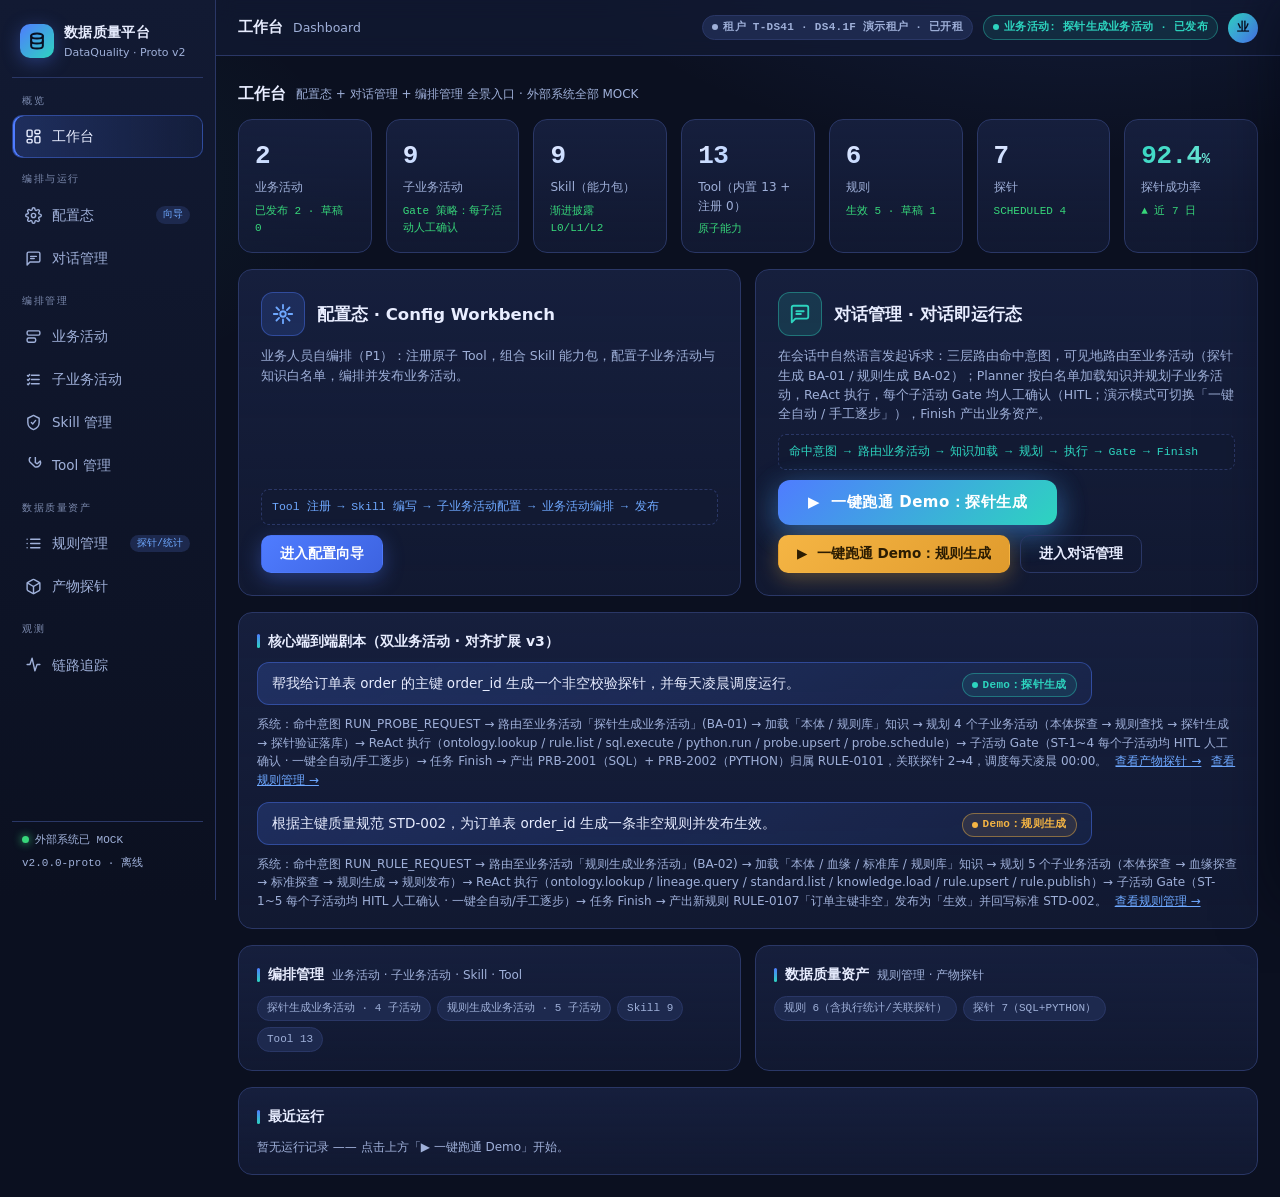
==== commit fe76a213: "update ico" ====
--- a/index.html
+++ b/index.html
@@ -3,8 +3,11 @@
 <head>
 <meta charset="UTF-8">
 <meta name="viewport" content="width=device-width, initial-scale=1">
-<title>数据质量业务活动 · 交互原型</title>
-<meta name="description" content="数据质量业务活动单页交互原型：配置态 + 对话管理（对话即运行态 · 意图路由）+ 编排管理 + 规则/产物探针资产 + 链路追踪，外部系统全部 MOCK，离线可运行。">
+<title>数据质量平台 · 交互原型</title>
+<meta name="description" content="数据质量平台单页交互原型：配置态 + 对话管理（对话即运行态 · 意图路由）+ 编排管理 + 规则/产物探针资产 + 链路追踪，外部系统全部 MOCK，离线可运行。">
+<link rel="icon" type="image/svg+xml" href="assets/favicon.svg">
+<link rel="alternate icon" href="assets/favicon.svg">
+<link rel="apple-touch-icon" href="assets/favicon.svg">
 <link rel="stylesheet" href="assets/css/style.css">
 </head>
 <body>
@@ -21,7 +24,7 @@
         </svg>
       </div>
       <div>
-        <h1>数据质量业务活动</h1>
+        <h1>数据质量平台</h1>
         <small>DataQuality · Proto v2</small>
       </div>
     </div>
